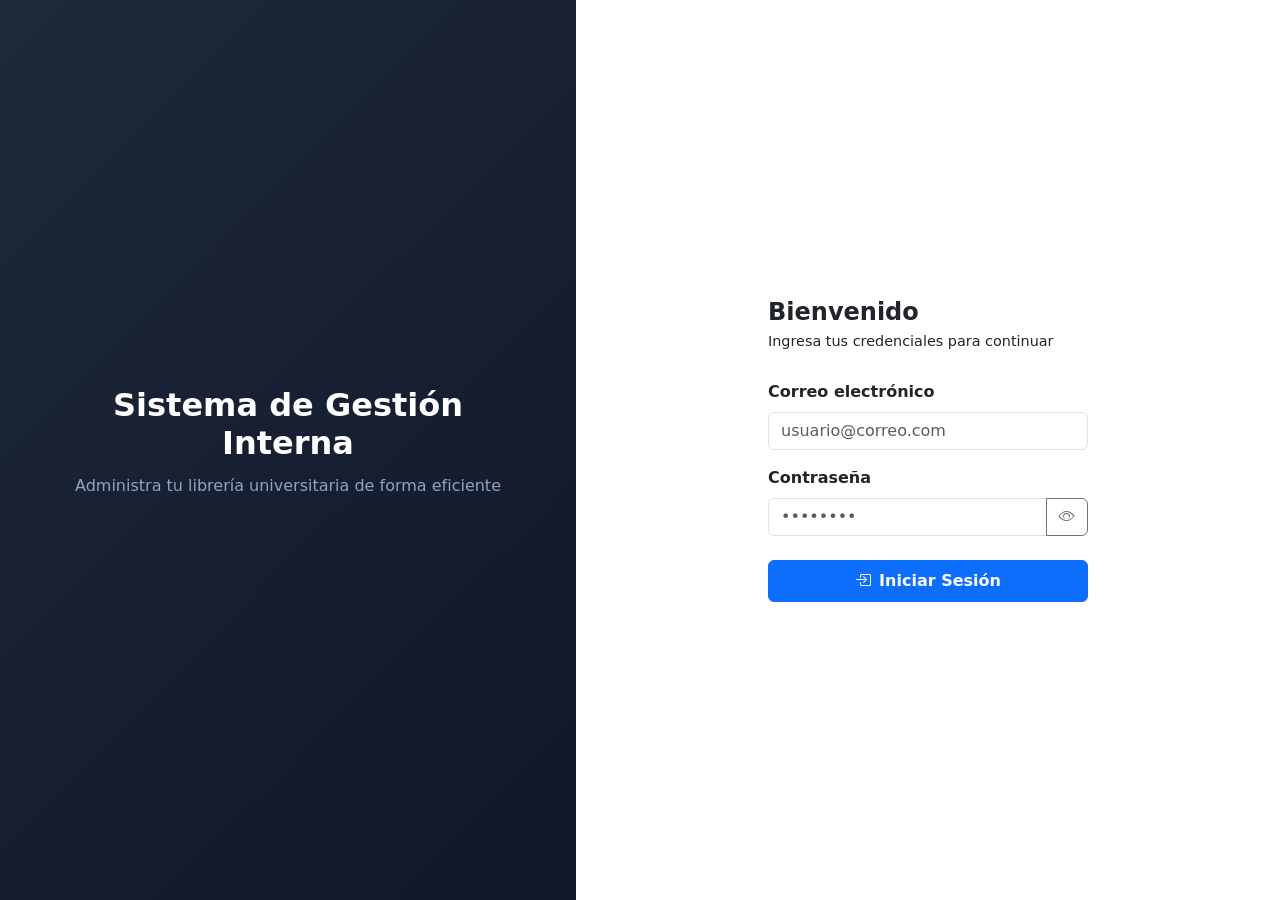
==== frontend/index.html @ 27dde584 "chore(deploy): add frontend Vercel config and production deployment - Frontend deployed at https://l" ====
<!DOCTYPE html>
<html lang="es">
<head>
  <meta charset="UTF-8">
  <meta name="viewport" content="width=device-width, initial-scale=1.0">
  <title>Librería — Iniciar Sesión</title>
  <link rel="stylesheet" href="https://cdn.jsdelivr.net/npm/bootstrap@5.3.3/dist/css/bootstrap.min.css">
  <link rel="stylesheet" href="https://cdn.jsdelivr.net/npm/bootstrap-icons@1.11.3/font/bootstrap-icons.min.css">
  <link rel="stylesheet" href="/css/styles.css">
  <style>
    html, body { height: 100%; }
    .login-wrapper { display: flex; min-height: 100vh; }
    .login-left {
      width: 45%;
      background: linear-gradient(135deg, #1E293B 0%, #0F172A 100%);
      display: flex;
      flex-direction: column;
      align-items: center;
      justify-content: center;
      padding: 3rem;
      color: white;
    }
    .login-left img { height: 72px; margin-bottom: 2rem; filter: brightness(0) invert(1); }
    .login-left h1 { font-size: 2rem; font-weight: 700; text-align: center; margin-bottom: 0.75rem; }
    .login-left p { color: #94A3B8; text-align: center; font-size: 1rem; }
    .login-right {
      flex: 1;
      display: flex;
      align-items: center;
      justify-content: center;
      padding: 2rem;
      background: var(--color-bg);
    }
    .login-card { width: 100%; max-width: 400px; background: white; border-radius: 12px; padding: 2.5rem; box-shadow: var(--shadow-md); border: 1px solid var(--color-border); }
    .login-card h2 { font-size: 1.5rem; font-weight: 700; margin-bottom: 0.25rem; }
    .login-card p.subtitle { color: var(--color-muted); margin-bottom: 1.75rem; font-size: 0.9rem; }
    @media (max-width: 768px) {
      .login-left { display: none; }
      .login-right { padding: 1.5rem; }
    }
  </style>
</head>
<body>
  <div class="login-wrapper">
    <div class="login-left">
      <img src="/assets/img/logo.svg" alt="Logo" onerror="this.style.display='none'">
      <h1>Sistema de Gestión Interna</h1>
      <p>Administra tu librería universitaria de forma eficiente</p>
    </div>
    <div class="login-right">
      <div class="login-card">
        <h2>Bienvenido</h2>
        <p class="subtitle">Ingresa tus credenciales para continuar</p>
        <div id="login-error" class="alert alert-danger d-none mb-3" role="alert"></div>
        <form id="login-form" novalidate>
          <div class="mb-3">
            <label for="correo" class="form-label fw-semibold">Correo electrónico</label>
            <input type="email" class="form-control" id="correo" placeholder="usuario@correo.com" autocomplete="email">
          </div>
          <div class="mb-4">
            <label for="password" class="form-label fw-semibold">Contraseña</label>
            <div class="input-group">
              <input type="password" class="form-control" id="password" placeholder="••••••••" autocomplete="current-password">
              <button class="btn btn-outline-secondary" type="button" id="toggle-password">
                <i class="bi bi-eye" id="eye-icon"></i>
              </button>
            </div>
          </div>
          <button type="submit" class="btn btn-primary w-100 py-2 fw-semibold">
            <i class="bi bi-box-arrow-in-right me-2"></i>Iniciar Sesión
          </button>
        </form>
      </div>
    </div>
  </div>
  <script src="https://cdn.jsdelivr.net/npm/bootstrap@5.3.3/dist/js/bootstrap.bundle.min.js"></script>
  <script type="module" src="/js/auth.js"></script>
  <script>
    document.getElementById('toggle-password')?.addEventListener('click', () => {
      const input = document.getElementById('password');
      const icon = document.getElementById('eye-icon');
      if (input.type === 'password') {
        input.type = 'text';
        icon.className = 'bi bi-eye-slash';
      } else {
        input.type = 'password';
        icon.className = 'bi bi-eye';
      }
    });
  </script>
</body>
</html>
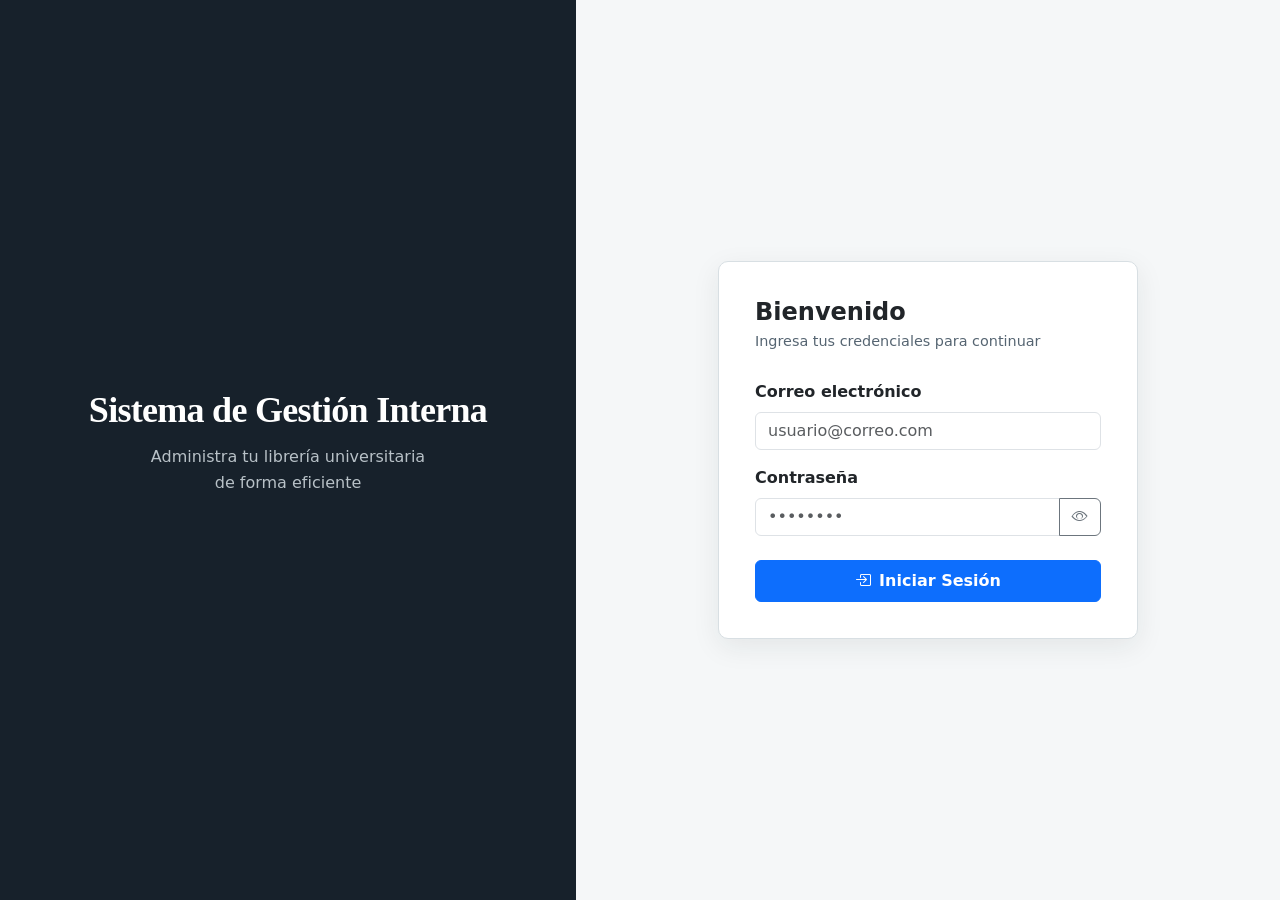
==== commit 03fae8ec: "feat(frontend): refine library operations interface" ====
--- a/frontend/index.html
+++ b/frontend/index.html
@@ -12,7 +12,7 @@
     .login-wrapper { display: flex; min-height: 100vh; }
     .login-left {
       width: 45%;
-      background: linear-gradient(135deg, #1E293B 0%, #0F172A 100%);
+      background: #17212B;
       display: flex;
       flex-direction: column;
       align-items: center;
@@ -21,19 +21,19 @@
       color: white;
     }
     .login-left img { height: 72px; margin-bottom: 2rem; filter: brightness(0) invert(1); }
-    .login-left h1 { font-size: 2rem; font-weight: 700; text-align: center; margin-bottom: 0.75rem; }
-    .login-left p { color: #94A3B8; text-align: center; font-size: 1rem; }
+    .login-left h1 { font-family: 'Source Serif 4', Georgia, serif; font-size: 2.25rem; font-weight: 600; letter-spacing: -0.02em; text-align: center; margin-bottom: 0.75rem; }
+    .login-left p { color: #B8C1C7; text-align: center; font-size: 1rem; max-width: 28ch; line-height: 1.6; }
     .login-right {
       flex: 1;
       display: flex;
       align-items: center;
       justify-content: center;
       padding: 2rem;
-      background: var(--color-bg);
+      background: #F5F7F8;
     }
-    .login-card { width: 100%; max-width: 400px; background: white; border-radius: 12px; padding: 2.5rem; box-shadow: var(--shadow-md); border: 1px solid var(--color-border); }
+    .login-card { width: 100%; max-width: 420px; background: white; border-radius: 10px; padding: 2.25rem; box-shadow: 0 8px 28px rgba(23,33,43,.08); border: 1px solid #D8DFE3; }
     .login-card h2 { font-size: 1.5rem; font-weight: 700; margin-bottom: 0.25rem; }
-    .login-card p.subtitle { color: var(--color-muted); margin-bottom: 1.75rem; font-size: 0.9rem; }
+    .login-card p.subtitle { color: #566572; margin-bottom: 1.75rem; font-size: 0.9rem; }
     @media (max-width: 768px) {
       .login-left { display: none; }
       .login-right { padding: 1.5rem; }
@@ -61,7 +61,7 @@
             <label for="password" class="form-label fw-semibold">Contraseña</label>
             <div class="input-group">
               <input type="password" class="form-control" id="password" placeholder="••••••••" autocomplete="current-password">
-              <button class="btn btn-outline-secondary" type="button" id="toggle-password">
+              <button class="btn btn-outline-secondary" type="button" id="toggle-password" aria-label="Mostrar contraseña">
                 <i class="bi bi-eye" id="eye-icon"></i>
               </button>
             </div>
@@ -82,9 +82,11 @@
       if (input.type === 'password') {
         input.type = 'text';
         icon.className = 'bi bi-eye-slash';
+        document.getElementById('toggle-password').setAttribute('aria-label', 'Ocultar contraseña');
       } else {
         input.type = 'password';
         icon.className = 'bi bi-eye';
+        document.getElementById('toggle-password').setAttribute('aria-label', 'Mostrar contraseña');
       }
     });
   </script>
